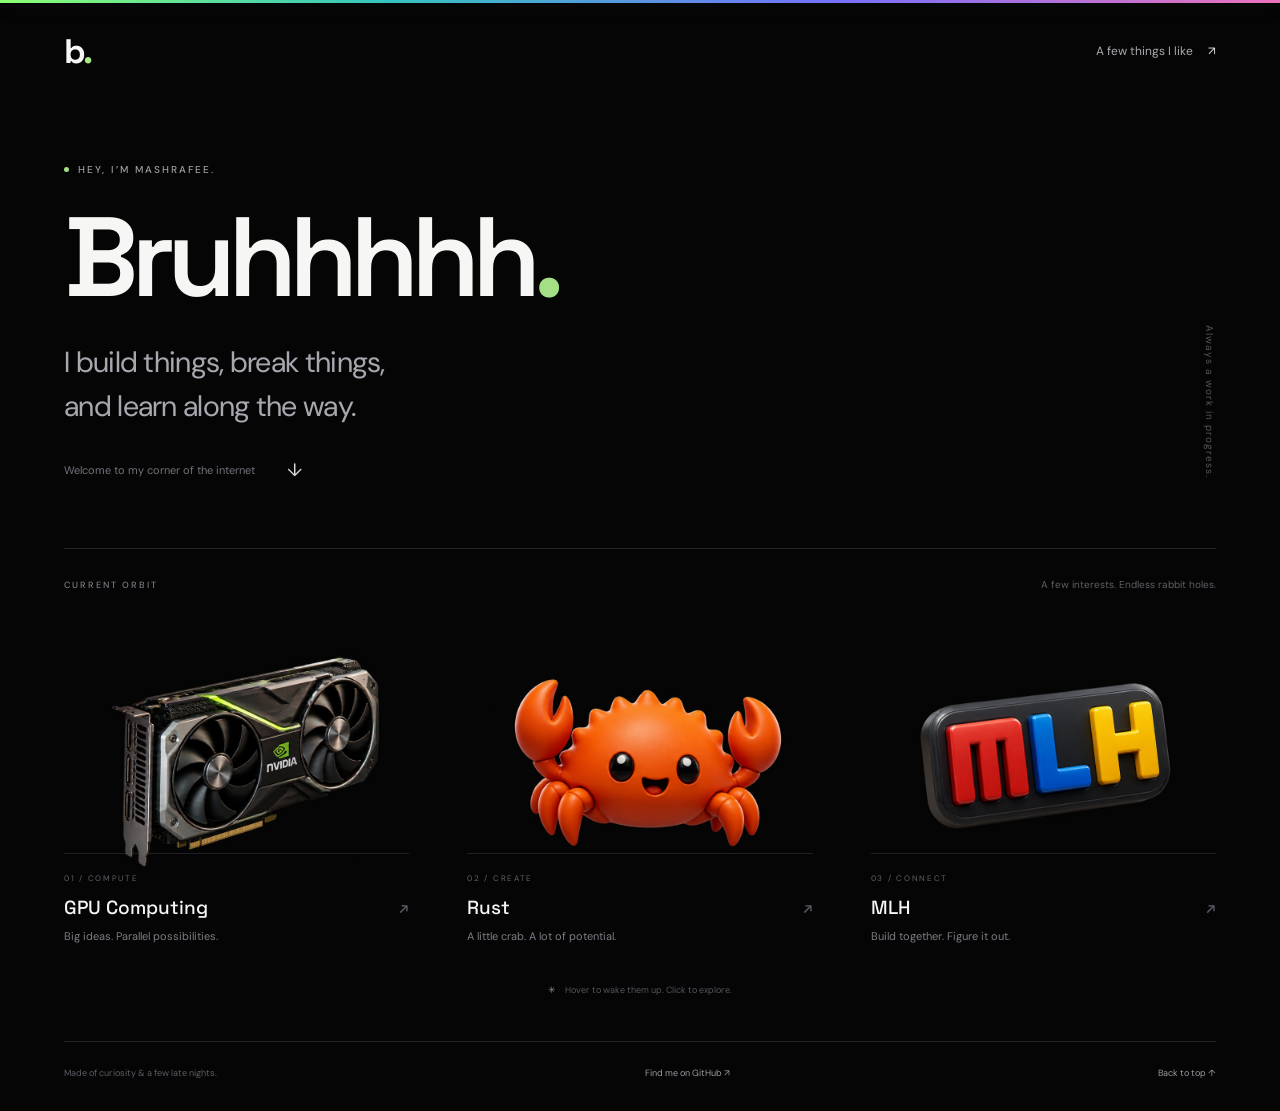
==== index.html @ 4b598b17 "Build interactive portfolio with expandable interest grid" ====
<!doctype html>
<html lang="en">
<head>
  <meta charset="utf-8"><meta name="viewport" content="width=device-width, initial-scale=1">
  <meta name="theme-color" content="#050505">
  <meta name="description" content="Bruhhhhh — a little corner of the internet for code, curiosity, and things worth building.">
  <title>Bruhhhhh — Code & Curiosity</title>
  <link rel="stylesheet" href="styles.css">
  <script src="interests.js" defer></script>
  <script src="app.js" defer></script>
</head>
<body>
  <div class="spectrum" aria-hidden="true"></div>
  <div class="page">
    <header class="topbar"><a class="wordmark" href="#home" aria-label="Home">b<span>.</span></a><a class="nav-link" href="#interests">A few things I like <span>↗</span></a></header>
    <main id="home">
      <section class="intro" aria-labelledby="intro-title">
        <p class="eyebrow"><span></span> HEY, I’M MASHRAFEE.</p>
        <h1 id="intro-title">Bruhhhhh<span class="period">.</span></h1>
        <p class="intro-copy">I build things, break things,<br>and learn along the way.</p>
        <a class="explore" href="#interests">Welcome to my corner of the internet <span>↓</span></a>
        <span class="hero-note" aria-hidden="true">Always a work in progress.</span>
      </section>
      <section class="interests" id="interests" aria-labelledby="interests-title">
        <div class="section-heading"><h2 id="interests-title">CURRENT ORBIT</h2><span>A few interests. Endless rabbit holes.</span></div>
        <div class="objects" id="interest-grid"></div>
        <noscript><p class="no-script">GPU Computing · Rust · MLH — enable JavaScript to explore the interactive objects.</p></noscript>
        <div id="detail" class="detail" hidden><div><p class="eyebrow" id="detail-label"></p><h3 id="detail-title"></h3><p id="detail-copy"></p><a id="detail-link" target="_blank" rel="noopener noreferrer">Explore <span>↗</span></a></div><button class="close" aria-label="Close detail">×</button></div>
        <p class="interaction-hint"><span>✳</span> Hover to wake them up. Click to explore.</p>
      </section>
    </main>
    <footer><span>Made of curiosity & a few late nights.</span><a href="https://github.com/MashrafeeAryan" target="_blank" rel="noopener noreferrer">Find me on GitHub ↗</a><a href="#home">Back to top ↑</a></footer>
  </div>
</body>
</html>
---- styles.css ----
@import url('https://fonts.googleapis.com/css2?family=DM+Sans:wght@400;500;600;700&family=Space+Grotesk:wght@400;500;600;700&display=swap');
:root{color-scheme:dark;--bg:#050505;--muted:#85858b;--line:#242426}*{box-sizing:border-box}html{scroll-behavior:smooth;scroll-padding-top:32px}body{margin:0;background:var(--bg);color:#f6f6f4;font-family:'DM Sans',sans-serif;-webkit-font-smoothing:antialiased}a{color:inherit;text-decoration:none}button{font:inherit}button,a{-webkit-tap-highlight-color:transparent}a:focus-visible,button:focus-visible{outline:2px solid #b7f591;outline-offset:8px}.spectrum{height:3px;background:linear-gradient(90deg,#8dff72,#35c5bf 30%,#7571fb 65%,#ed73bb);box-shadow:0 0 22px #5e80a52b}.page{max-width:1336px;margin:auto;padding:0 64px}.topbar{height:96px;display:flex;align-items:center;justify-content:space-between}.wordmark{font-family:'Space Grotesk',sans-serif;font-size:34px;font-weight:700;letter-spacing:-3px}.wordmark span{color:#a6ec85}.nav-link{font-size:12px;color:#aaaab0}.nav-link span{margin-left:12px;color:#e2e2e3}.intro{position:relative;padding:64px 0 66px;border-bottom:1px solid var(--line)}.eyebrow{font-size:10px;font-weight:500;letter-spacing:2px;color:#9d9da2;margin:0 0 22px;display:flex;align-items:center;gap:9px}.eyebrow>span{width:5px;height:5px;background:#a4df85;border-radius:50%}h1{font-family:'Space Grotesk',sans-serif;font-size:clamp(72px,8.8vw,126px);letter-spacing:-8px;line-height:1.05;font-weight:600;margin:0 0 25px}.period{color:#a4df85}.intro-copy{font-size:clamp(20px,2.4vw,29px);line-height:1.5;letter-spacing:-.7px;color:#a7a7af;margin:0 0 30px}.explore{font-size:11px;color:#73737c;display:inline-flex;gap:32px;align-items:center}.explore span{color:#dadade;font-size:18px}.hero-note{position:absolute;right:0;bottom:70px;writing-mode:vertical-rl;font-size:10px;letter-spacing:1px;color:#54545b}.interests{padding:29px 0 45px}.section-heading{display:flex;align-items:center;justify-content:space-between}.section-heading h2{font-size:9px;letter-spacing:2px;font-weight:500;margin:0;color:#7c7c85}.section-heading>span{font-size:10px;color:#5f5f67}.objects{display:grid;grid-template-columns:repeat(3,minmax(0,1fr));gap:58px;margin-top:20px}.object{--accent:137,238,98;display:block;border:0;padding:0;background:none;color:inherit;text-align:left;cursor:pointer;min-width:0;perspective:800px}.rust{--accent:255,129,71}.mlh{--accent:100,137,255}.visual{position:relative;display:grid;place-items:center;height:242px}.float{display:block;width:100%;max-width:290px;aspect-ratio:1;animation:bob 6s ease-in-out infinite;position:relative}.rust .float{animation-delay:-2s;width:85%}.mlh .float{animation-delay:-4s;width:90%}.sprite{display:block;width:100%;height:100%;background:url('assets/objects.png') 0 50% / 300% 100% no-repeat;transform:rotateX(var(--rx,0deg)) rotateY(var(--ry,0deg));transition:filter .45s,transform .3s;will-change:transform}.rust .sprite{background-position:50% 50%}.mlh .sprite{background-position:100% 50%}.halo{position:absolute;inset:30% 10%;background:radial-gradient(ellipse,rgba(var(--accent),.2),transparent 68%);filter:blur(22px);opacity:0;transition:opacity .5s;pointer-events:none}.object:hover .halo,.object:focus-visible .halo,.object[aria-expanded=true] .halo{opacity:1}.object:hover .sprite,.object:focus-visible .sprite,.object[aria-expanded=true] .sprite{filter:brightness(1.16) drop-shadow(0 0 12px rgba(var(--accent),.32))}.gpu:hover .sprite,.gpu:focus-visible .sprite{filter:brightness(1.25) drop-shadow(0 0 9px #8fff5970) drop-shadow(0 0 25px #72ff4933)}.caption{display:block;border-top:1px solid #202023;padding-top:19px}.index{display:block;color:#61616a;font-size:8px;letter-spacing:1.7px;margin-bottom:12px}.title{font-family:'Space Grotesk',sans-serif;font-size:19px;font-weight:500;display:flex;align-items:center;justify-content:space-between}.title>span{color:#55555e;font-size:16px;transition:transform .3s,color .3s}.object:hover .title>span{color:rgb(var(--accent));transform:translate(2px,-2px)}.description{font-size:11px;color:#7d7d86;display:block;margin-top:8px;line-height:1.6}.interaction-hint{text-align:center;margin:38px 0 0;font-size:9px;color:#55555f}.interaction-hint>span{color:#92929c;margin-right:7px}.detail{position:relative;border:1px solid #303037;border-radius:8px;margin-top:30px;padding:28px 50px 28px 28px;background:#0b0b0d}.detail[hidden]{display:none}.detail .eyebrow{margin-bottom:12px}.detail h3{margin:0 0 12px;font-family:'Space Grotesk',sans-serif;font-size:24px;font-weight:500}.detail p:not(.eyebrow){font-size:14px;color:#9999a3;line-height:1.7;max-width:650px}.detail a{display:inline-block;margin-top:8px;font-size:12px;color:#b8e99c}.close{position:absolute;top:14px;right:16px;background:none;border:0;color:#aaaab4;font-size:25px;cursor:pointer}footer{border-top:1px solid var(--line);padding:25px 0 32px;display:flex;justify-content:space-between;color:#5d5d66;font-size:9px}footer a{color:#9b9ba4}@keyframes bob{0%,100%{transform:translateY(4px)}50%{transform:translateY(-7px)}}@media(min-width:1600px){.intro{padding-top:90px;padding-bottom:85px}.visual{height:280px}}@media(max-width:800px){.page{padding:0 28px}.topbar{height:78px}.intro{padding:55px 0}.objects{gap:24px}.visual{height:180px}.title{font-size:16px}.description{font-size:10px}h1{letter-spacing:-5px}.hero-note{display:none}}@media(max-width:560px){.page{padding:0 24px}.topbar{height:72px}.intro{padding:42px 0 45px}h1{font-size:clamp(49px,13vw,72px);letter-spacing:-4px}.eyebrow{font-size:8px;letter-spacing:1.4px}.intro-copy{font-size:21px}.explore{font-size:10px;gap:15px}.nav-link{font-size:10px}.section-heading>span{font-size:8px}.objects{grid-template-columns:1fr;gap:32px;margin-top:16px}.visual{height:225px}.float{max-width:270px}.rust .float{width:240px}.mlh .float{width:250px}.caption{padding-top:15px}.title{font-size:21px}.description{font-size:12px}.index{font-size:9px}footer{gap:24px;line-height:1.7;font-size:8px}.interaction-hint{font-size:9px}}@media(prefers-reduced-motion:reduce){html{scroll-behavior:auto}.float{animation:none}.sprite,.title>span,.halo{transition:none;transform:none!important}}

.objects{grid-template-columns:repeat(auto-fit,minmax(min(100%,260px),1fr));row-gap:48px}.no-script{padding:40px 0;color:var(--muted)}
@media(min-width:801px){.objects{column-gap:58px}}
@media(min-width:561px) and (max-width:800px){.objects{grid-template-columns:repeat(auto-fit,minmax(200px,1fr))}}
@media(max-width:560px){.objects{grid-template-columns:1fr}footer{flex-wrap:wrap}}
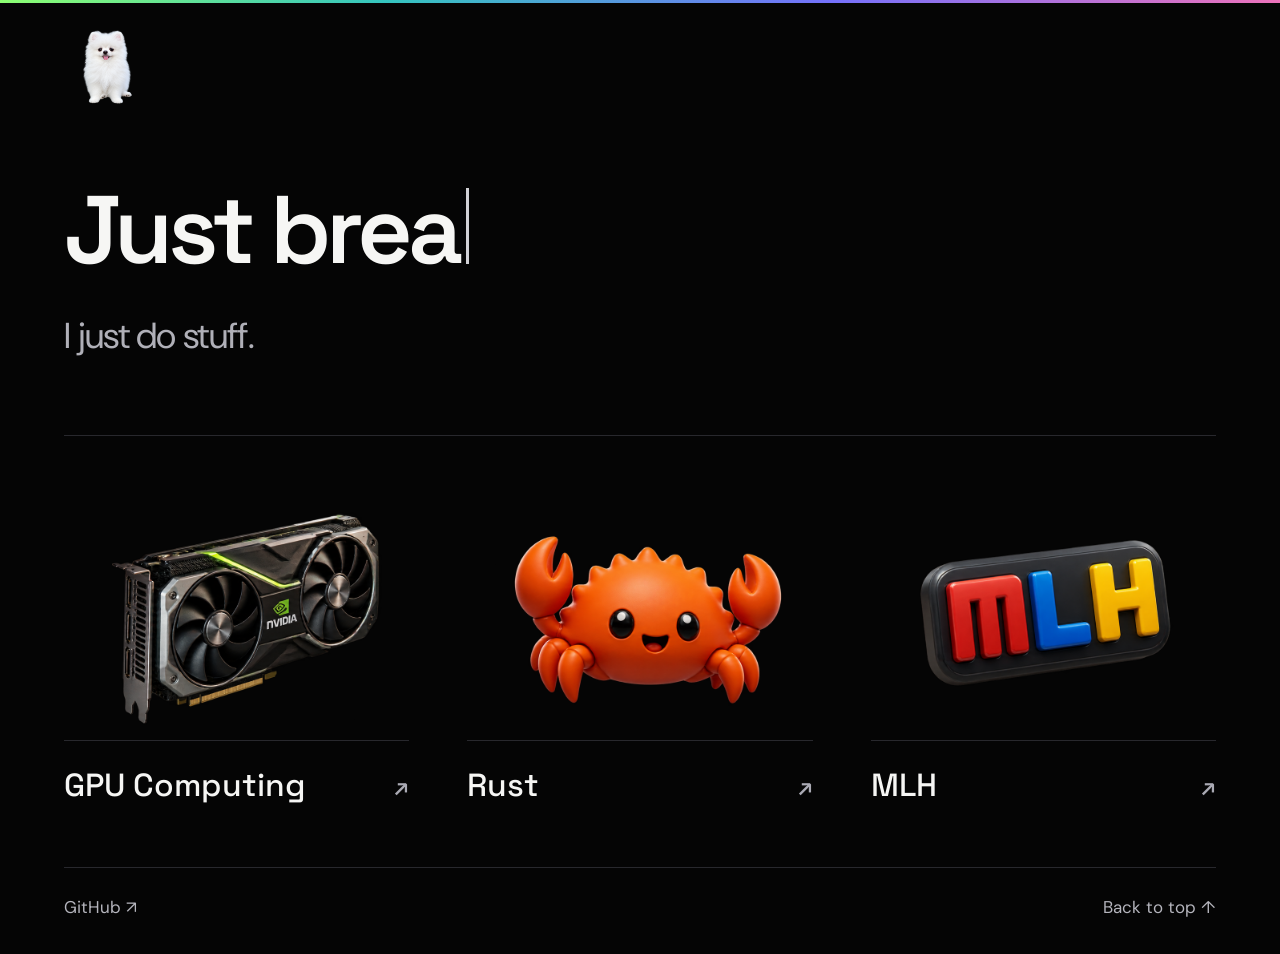
==== commit 00721fef: "Add puppy header and typing headline with larger readable labels" ====
--- a/index.html
+++ b/index.html
@@ -3,8 +3,9 @@
 <head>
   <meta charset="utf-8"><meta name="viewport" content="width=device-width, initial-scale=1">
   <meta name="theme-color" content="#050505">
-  <meta name="description" content="Bruhhhhh — a little corner of the internet for code, curiosity, and things worth building.">
-  <title>Bruhhhhh — Code & Curiosity</title>
+  <meta name="description" content="Just breathe. I just do stuff.">
+  <title>Just breathe.</title>
+  <link rel="icon" href="assets/dog.png" type="image/png">
   <link rel="stylesheet" href="styles.css">
   <script src="interests.js" defer></script>
   <script src="app.js" defer></script>
@@ -12,24 +13,20 @@
 <body>
   <div class="spectrum" aria-hidden="true"></div>
   <div class="page">
-    <header class="topbar"><a class="wordmark" href="#home" aria-label="Home">b<span>.</span></a><a class="nav-link" href="#interests">A few things I like <span>↗</span></a></header>
+    <header class="topbar"><a class="wordmark" href="#home" aria-label="Home"><img src="assets/dog.png" width="80" height="80" alt="Fluffy white puppy"></a></header>
     <main id="home">
       <section class="intro" aria-labelledby="intro-title">
-        <p class="eyebrow"><span></span> HEY, I’M MASHRAFEE.</p>
-        <h1 id="intro-title">Bruhhhhh<span class="period">.</span></h1>
-        <p class="intro-copy">I build things, break things,<br>and learn along the way.</p>
-        <a class="explore" href="#interests">Welcome to my corner of the internet <span>↓</span></a>
-        <span class="hero-note" aria-hidden="true">Always a work in progress.</span>
+        <h1 id="intro-title" aria-label="Just breathe."><span class="typing-line" aria-hidden="true"><span class="typing-reserve">Just breathe.</span><span id="typed-text">Just breathe.</span></span></h1>
+        <p class="intro-copy">I just do stuff.</p>
       </section>
       <section class="interests" id="interests" aria-labelledby="interests-title">
-        <div class="section-heading"><h2 id="interests-title">CURRENT ORBIT</h2><span>A few interests. Endless rabbit holes.</span></div>
+        <h2 class="sr-only" id="interests-title">Interests</h2>
         <div class="objects" id="interest-grid"></div>
         <noscript><p class="no-script">GPU Computing · Rust · MLH — enable JavaScript to explore the interactive objects.</p></noscript>
-        <div id="detail" class="detail" hidden><div><p class="eyebrow" id="detail-label"></p><h3 id="detail-title"></h3><p id="detail-copy"></p><a id="detail-link" target="_blank" rel="noopener noreferrer">Explore <span>↗</span></a></div><button class="close" aria-label="Close detail">×</button></div>
-        <p class="interaction-hint"><span>✳</span> Hover to wake them up. Click to explore.</p>
+        <div id="detail" class="detail" hidden><div><h3 id="detail-title"></h3><p id="detail-copy"></p><a id="detail-link" target="_blank" rel="noopener noreferrer">Explore <span>↗</span></a></div><button class="close" aria-label="Close detail">×</button></div>
       </section>
     </main>
-    <footer><span>Made of curiosity & a few late nights.</span><a href="https://github.com/MashrafeeAryan" target="_blank" rel="noopener noreferrer">Find me on GitHub ↗</a><a href="#home">Back to top ↑</a></footer>
+    <footer><a href="https://github.com/MashrafeeAryan" target="_blank" rel="noopener noreferrer">GitHub ↗</a><a href="#home">Back to top ↑</a></footer>
   </div>
 </body>
 </html>
--- a/styles.css
+++ b/styles.css
@@ -1,7 +1,51 @@
 @import url('https://fonts.googleapis.com/css2?family=DM+Sans:wght@400;500;600;700&family=Space+Grotesk:wght@400;500;600;700&display=swap');
-:root{color-scheme:dark;--bg:#050505;--muted:#85858b;--line:#242426}*{box-sizing:border-box}html{scroll-behavior:smooth;scroll-padding-top:32px}body{margin:0;background:var(--bg);color:#f6f6f4;font-family:'DM Sans',sans-serif;-webkit-font-smoothing:antialiased}a{color:inherit;text-decoration:none}button{font:inherit}button,a{-webkit-tap-highlight-color:transparent}a:focus-visible,button:focus-visible{outline:2px solid #b7f591;outline-offset:8px}.spectrum{height:3px;background:linear-gradient(90deg,#8dff72,#35c5bf 30%,#7571fb 65%,#ed73bb);box-shadow:0 0 22px #5e80a52b}.page{max-width:1336px;margin:auto;padding:0 64px}.topbar{height:96px;display:flex;align-items:center;justify-content:space-between}.wordmark{font-family:'Space Grotesk',sans-serif;font-size:34px;font-weight:700;letter-spacing:-3px}.wordmark span{color:#a6ec85}.nav-link{font-size:12px;color:#aaaab0}.nav-link span{margin-left:12px;color:#e2e2e3}.intro{position:relative;padding:64px 0 66px;border-bottom:1px solid var(--line)}.eyebrow{font-size:10px;font-weight:500;letter-spacing:2px;color:#9d9da2;margin:0 0 22px;display:flex;align-items:center;gap:9px}.eyebrow>span{width:5px;height:5px;background:#a4df85;border-radius:50%}h1{font-family:'Space Grotesk',sans-serif;font-size:clamp(72px,8.8vw,126px);letter-spacing:-8px;line-height:1.05;font-weight:600;margin:0 0 25px}.period{color:#a4df85}.intro-copy{font-size:clamp(20px,2.4vw,29px);line-height:1.5;letter-spacing:-.7px;color:#a7a7af;margin:0 0 30px}.explore{font-size:11px;color:#73737c;display:inline-flex;gap:32px;align-items:center}.explore span{color:#dadade;font-size:18px}.hero-note{position:absolute;right:0;bottom:70px;writing-mode:vertical-rl;font-size:10px;letter-spacing:1px;color:#54545b}.interests{padding:29px 0 45px}.section-heading{display:flex;align-items:center;justify-content:space-between}.section-heading h2{font-size:9px;letter-spacing:2px;font-weight:500;margin:0;color:#7c7c85}.section-heading>span{font-size:10px;color:#5f5f67}.objects{display:grid;grid-template-columns:repeat(3,minmax(0,1fr));gap:58px;margin-top:20px}.object{--accent:137,238,98;display:block;border:0;padding:0;background:none;color:inherit;text-align:left;cursor:pointer;min-width:0;perspective:800px}.rust{--accent:255,129,71}.mlh{--accent:100,137,255}.visual{position:relative;display:grid;place-items:center;height:242px}.float{display:block;width:100%;max-width:290px;aspect-ratio:1;animation:bob 6s ease-in-out infinite;position:relative}.rust .float{animation-delay:-2s;width:85%}.mlh .float{animation-delay:-4s;width:90%}.sprite{display:block;width:100%;height:100%;background:url('assets/objects.png') 0 50% / 300% 100% no-repeat;transform:rotateX(var(--rx,0deg)) rotateY(var(--ry,0deg));transition:filter .45s,transform .3s;will-change:transform}.rust .sprite{background-position:50% 50%}.mlh .sprite{background-position:100% 50%}.halo{position:absolute;inset:30% 10%;background:radial-gradient(ellipse,rgba(var(--accent),.2),transparent 68%);filter:blur(22px);opacity:0;transition:opacity .5s;pointer-events:none}.object:hover .halo,.object:focus-visible .halo,.object[aria-expanded=true] .halo{opacity:1}.object:hover .sprite,.object:focus-visible .sprite,.object[aria-expanded=true] .sprite{filter:brightness(1.16) drop-shadow(0 0 12px rgba(var(--accent),.32))}.gpu:hover .sprite,.gpu:focus-visible .sprite{filter:brightness(1.25) drop-shadow(0 0 9px #8fff5970) drop-shadow(0 0 25px #72ff4933)}.caption{display:block;border-top:1px solid #202023;padding-top:19px}.index{display:block;color:#61616a;font-size:8px;letter-spacing:1.7px;margin-bottom:12px}.title{font-family:'Space Grotesk',sans-serif;font-size:19px;font-weight:500;display:flex;align-items:center;justify-content:space-between}.title>span{color:#55555e;font-size:16px;transition:transform .3s,color .3s}.object:hover .title>span{color:rgb(var(--accent));transform:translate(2px,-2px)}.description{font-size:11px;color:#7d7d86;display:block;margin-top:8px;line-height:1.6}.interaction-hint{text-align:center;margin:38px 0 0;font-size:9px;color:#55555f}.interaction-hint>span{color:#92929c;margin-right:7px}.detail{position:relative;border:1px solid #303037;border-radius:8px;margin-top:30px;padding:28px 50px 28px 28px;background:#0b0b0d}.detail[hidden]{display:none}.detail .eyebrow{margin-bottom:12px}.detail h3{margin:0 0 12px;font-family:'Space Grotesk',sans-serif;font-size:24px;font-weight:500}.detail p:not(.eyebrow){font-size:14px;color:#9999a3;line-height:1.7;max-width:650px}.detail a{display:inline-block;margin-top:8px;font-size:12px;color:#b8e99c}.close{position:absolute;top:14px;right:16px;background:none;border:0;color:#aaaab4;font-size:25px;cursor:pointer}footer{border-top:1px solid var(--line);padding:25px 0 32px;display:flex;justify-content:space-between;color:#5d5d66;font-size:9px}footer a{color:#9b9ba4}@keyframes bob{0%,100%{transform:translateY(4px)}50%{transform:translateY(-7px)}}@media(min-width:1600px){.intro{padding-top:90px;padding-bottom:85px}.visual{height:280px}}@media(max-width:800px){.page{padding:0 28px}.topbar{height:78px}.intro{padding:55px 0}.objects{gap:24px}.visual{height:180px}.title{font-size:16px}.description{font-size:10px}h1{letter-spacing:-5px}.hero-note{display:none}}@media(max-width:560px){.page{padding:0 24px}.topbar{height:72px}.intro{padding:42px 0 45px}h1{font-size:clamp(49px,13vw,72px);letter-spacing:-4px}.eyebrow{font-size:8px;letter-spacing:1.4px}.intro-copy{font-size:21px}.explore{font-size:10px;gap:15px}.nav-link{font-size:10px}.section-heading>span{font-size:8px}.objects{grid-template-columns:1fr;gap:32px;margin-top:16px}.visual{height:225px}.float{max-width:270px}.rust .float{width:240px}.mlh .float{width:250px}.caption{padding-top:15px}.title{font-size:21px}.description{font-size:12px}.index{font-size:9px}footer{gap:24px;line-height:1.7;font-size:8px}.interaction-hint{font-size:9px}}@media(prefers-reduced-motion:reduce){html{scroll-behavior:auto}.float{animation:none}.sprite,.title>span,.halo{transition:none;transform:none!important}}
-
-.objects{grid-template-columns:repeat(auto-fit,minmax(min(100%,260px),1fr));row-gap:48px}.no-script{padding:40px 0;color:var(--muted)}
-@media(min-width:801px){.objects{column-gap:58px}}
-@media(min-width:561px) and (max-width:800px){.objects{grid-template-columns:repeat(auto-fit,minmax(200px,1fr))}}
-@media(max-width:560px){.objects{grid-template-columns:1fr}footer{flex-wrap:wrap}}
+:root{color-scheme:dark;--bg:#050505;--muted:#b0b0b8;--line:#28282d}
+*{box-sizing:border-box}
+html{scroll-behavior:smooth;scroll-padding-top:32px}
+body{margin:0;background:var(--bg);color:#f6f6f4;font-family:'DM Sans',sans-serif;-webkit-font-smoothing:antialiased}
+a{color:inherit;text-decoration:none}
+button{font:inherit}
+button,a{-webkit-tap-highlight-color:transparent}
+a:focus-visible,button:focus-visible{outline:2px solid #ddd;outline-offset:8px}
+.spectrum{height:3px;background:linear-gradient(90deg,#8dff72,#35c5bf 30%,#7571fb 65%,#ed73bb)}
+.page{max-width:1336px;margin:auto;padding:0 64px}
+.topbar{height:124px;display:flex;align-items:center}
+.wordmark{display:flex;align-items:center;justify-content:center;width:86px;height:96px}
+.wordmark img{width:80px;height:88px;object-fit:contain}
+.intro{padding:48px 0 72px;border-bottom:1px solid var(--line)}
+h1{font-family:'Space Grotesk',sans-serif;font-size:clamp(52px,7.5vw,108px);letter-spacing:-5px;line-height:1.15;font-weight:600;margin:0 0 24px}
+.typing-line{display:inline-grid;max-width:100%}
+.typing-reserve,#typed-text{grid-area:1/1;white-space:nowrap}
+.typing-reserve{visibility:hidden;padding-right:.14em}
+#typed-text::after{content:'';display:inline-block;height:.8em;width:3px;background:#d1d1d6;margin-left:8px;vertical-align:-.015em;animation:cursor-blink 1s steps(1) infinite}
+.intro-copy{font-size:clamp(26px,3vw,36px);line-height:1.5;letter-spacing:-.7px;color:var(--muted);margin:0}
+.interests{padding:32px 0 60px}
+.objects{display:grid;grid-template-columns:repeat(auto-fit,minmax(min(100%,260px),1fr));column-gap:58px;row-gap:48px}
+.object{--accent:137,238,98;display:block;border:0;padding:0;background:none;color:inherit;text-align:left;cursor:pointer;min-width:0;perspective:800px}
+.visual{position:relative;display:grid;place-items:center;height:272px}
+.float{display:block;width:100%;max-width:290px;aspect-ratio:1;animation:bob 6s ease-in-out infinite;position:relative}
+.rust .float{width:85%}
+.mlh .float{width:90%}
+.sprite{display:block;width:100%;height:100%;background:url('assets/objects.png') 0 50% / 300% 100% no-repeat;transform:rotateX(var(--rx,0deg)) rotateY(var(--ry,0deg));transition:filter .45s,transform .3s;will-change:transform}
+.halo{position:absolute;inset:30% 10%;background:radial-gradient(ellipse,rgba(var(--accent),.2),transparent 68%);filter:blur(22px);opacity:0;transition:opacity .5s;pointer-events:none}
+.object:hover .halo,.object:focus-visible .halo,.object[aria-expanded=true] .halo{opacity:1}
+.object:hover .sprite,.object:focus-visible .sprite,.object[aria-expanded=true] .sprite{filter:brightness(1.16) drop-shadow(0 0 12px rgba(var(--accent),.32))}
+.gpu:hover .sprite,.gpu:focus-visible .sprite{filter:brightness(1.25) drop-shadow(0 0 9px #8fff5970) drop-shadow(0 0 25px #72ff4933)}
+.caption{display:block;border-top:1px solid var(--line);padding-top:24px}
+.title{font-family:'Space Grotesk',sans-serif;font-size:clamp(26px,2.5vw,34px);line-height:1.3;font-weight:500;display:flex;align-items:center;justify-content:space-between;gap:12px}
+.title>span{color:#aaaab4;font-size:24px;transition:transform .3s,color .3s}
+.object:hover .title>span{color:rgb(var(--accent));transform:translate(2px,-2px)}
+.detail{position:relative;border:1px solid #37373f;border-radius:8px;margin-top:36px;padding:32px 64px 32px 32px;background:#0b0b0d}
+.detail[hidden]{display:none}
+.detail h3{margin:0 0 16px;font-family:'Space Grotesk',sans-serif;font-size:30px;font-weight:500;line-height:1.3}
+.detail p{font-size:18px;color:#b4b4bd;line-height:1.7;max-width:720px}
+.detail a{display:inline-block;margin-top:8px;font-size:18px;color:#e0e0e5;text-decoration:underline;text-underline-offset:5px}
+.close{position:absolute;top:12px;right:12px;min-width:44px;min-height:44px;background:none;border:0;color:#ddd;font-size:32px;cursor:pointer}
+footer{border-top:1px solid var(--line);padding:28px 0 36px;display:flex;justify-content:space-between;gap:24px;color:#b5b5bd;font-size:17px}
+.sr-only{position:absolute;width:1px;height:1px;padding:0;margin:-1px;overflow:hidden;clip:rect(0,0,0,0);white-space:nowrap;border:0}
+.no-script{font-size:18px;color:var(--muted);line-height:1.6}
+@keyframes bob{0%,100%{transform:translateY(4px)}50%{transform:translateY(-7px)}}
+@keyframes cursor-blink{50%{opacity:0}}
+@media(max-width:800px){.page{padding:0 28px}.topbar{height:112px}.intro{padding:36px 0 56px}h1{letter-spacing:-3px}.objects{column-gap:28px;grid-template-columns:repeat(auto-fit,minmax(220px,1fr))}.visual{height:240px}}
+@media(max-width:560px){.page{padding:0 24px}.topbar{height:106px}.wordmark{width:72px;height:88px}.wordmark img{width:68px;height:80px}.intro{padding:32px 0 46px}h1{font-size:clamp(36px,10vw,54px);letter-spacing:-1.8px;margin-bottom:20px}.intro-copy{font-size:27px}.objects{grid-template-columns:1fr;gap:44px}.visual{height:245px}.float{max-width:270px}.rust .float{width:240px}.mlh .float{width:250px}.title{font-size:30px}.interests{padding-top:18px;padding-bottom:46px}.detail{padding:28px 54px 28px 24px}.detail h3{font-size:26px}.detail p,.detail a{font-size:18px}footer{font-size:17px;flex-wrap:wrap}}
+@media(prefers-reduced-motion:reduce){html{scroll-behavior:auto}.float,#typed-text::after{animation:none}.sprite,.title>span,.halo{transition:none;transform:none!important}}
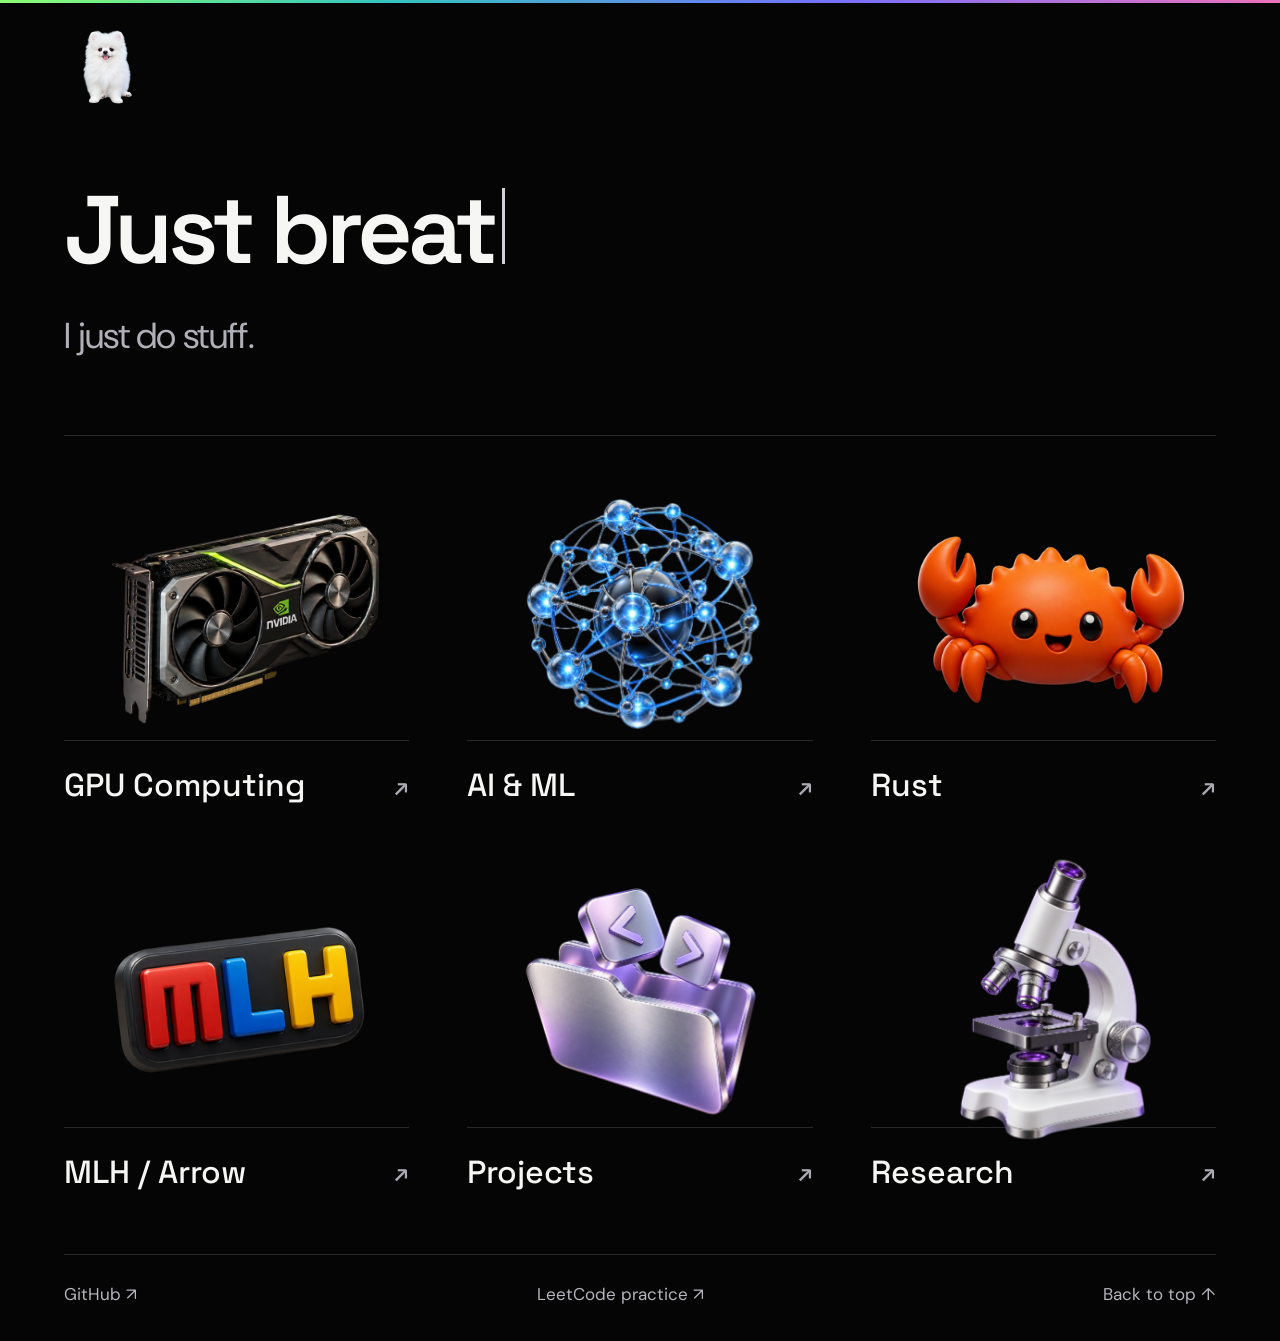
==== commit 42035b76: "Build six portfolio sections with verified project and PR case studies" ====
--- a/index.html
+++ b/index.html
@@ -1,32 +1 @@
-<!doctype html>
-<html lang="en">
-<head>
-  <meta charset="utf-8"><meta name="viewport" content="width=device-width, initial-scale=1">
-  <meta name="theme-color" content="#050505">
-  <meta name="description" content="Just breathe. I just do stuff.">
-  <title>Just breathe.</title>
-  <link rel="icon" href="assets/dog.png" type="image/png">
-  <link rel="stylesheet" href="styles.css">
-  <script src="interests.js" defer></script>
-  <script src="app.js" defer></script>
-</head>
-<body>
-  <div class="spectrum" aria-hidden="true"></div>
-  <div class="page">
-    <header class="topbar"><a class="wordmark" href="#home" aria-label="Home"><img src="assets/dog.png" width="80" height="80" alt="Fluffy white puppy"></a></header>
-    <main id="home">
-      <section class="intro" aria-labelledby="intro-title">
-        <h1 id="intro-title" aria-label="Just breathe."><span class="typing-line" aria-hidden="true"><span class="typing-reserve">Just breathe.</span><span id="typed-text">Just breathe.</span></span></h1>
-        <p class="intro-copy">I just do stuff.</p>
-      </section>
-      <section class="interests" id="interests" aria-labelledby="interests-title">
-        <h2 class="sr-only" id="interests-title">Interests</h2>
-        <div class="objects" id="interest-grid"></div>
-        <noscript><p class="no-script">GPU Computing · Rust · MLH — enable JavaScript to explore the interactive objects.</p></noscript>
-        <div id="detail" class="detail" hidden><div><h3 id="detail-title"></h3><p id="detail-copy"></p><a id="detail-link" target="_blank" rel="noopener noreferrer">Explore <span>↗</span></a></div><button class="close" aria-label="Close detail">×</button></div>
-      </section>
-    </main>
-    <footer><a href="https://github.com/MashrafeeAryan" target="_blank" rel="noopener noreferrer">GitHub ↗</a><a href="#home">Back to top ↑</a></footer>
-  </div>
-</body>
-</html>
+<!doctype html><html lang="en"><head><meta charset="utf-8"><meta name="viewport" content="width=device-width, initial-scale=1"><meta name="theme-color" content="#050505"><title>Just breathe.</title><meta name="description" content="Just breathe. I just do stuff."><link rel="icon" href="assets/dog.png" type="image/png"><link rel="stylesheet" href="styles.css"><script src="app.js" defer></script></head><body><a class="skip-link" href="#main">Skip to content</a><div class="spectrum" aria-hidden="true"></div><div class="page"><header class="topbar"><a class="wordmark" href="./" aria-label="Home"><img src="./assets/dog.png" width="80" height="80" alt="Fluffy white puppy"></a></header><main id="main"><section class="intro" id="home" aria-labelledby="intro-title"><h1 id="intro-title" aria-label="Just breathe."><span class="typing-line" aria-hidden="true"><span class="typing-reserve">Just breathe.</span><span id="typed-text">Just breathe.</span></span></h1><p class="intro-copy">I just do stuff.</p></section><section class="interests" id="interests" aria-labelledby="interests-title"><h2 class="sr-only" id="interests-title">Explore my work</h2><div class="objects" id="interest-grid"><a class="object gpu" href="gpu/" style="--accent:137,238,98"><span class="visual"><span class="halo"></span><span class="float"><span class="sprite" role="img" aria-label="NVIDIA graphics card" style="background-position:0% 50%"></span></span></span><span class="caption"><span class="title">GPU Computing <span aria-hidden="true">↗</span></span></span></a><a class="object ai" href="ai/" style="--accent:104,183,255"><span class="visual"><span class="halo"></span><span class="float"><span class="sprite" role="img" aria-label="Blue glass neural-network sculpture" style="background-image:url('assets/ai.png');background-size:contain;background-position:center"></span></span></span><span class="caption"><span class="title">AI &amp; ML <span aria-hidden="true">↗</span></span></span></a><a class="object rust" href="rust/" style="--accent:255,129,71"><span class="visual"><span class="halo"></span><span class="float"><span class="sprite" role="img" aria-label="Orange Rust crab mascot" style="background-position:50% 50%"></span></span></span><span class="caption"><span class="title">Rust <span aria-hidden="true">↗</span></span></span></a><a class="object mlh" href="mlh/" style="--accent:115,151,255"><span class="visual"><span class="halo"></span><span class="float"><span class="sprite" role="img" aria-label="Colorful MLH badge" style="background-position:100% 50%"></span></span></span><span class="caption"><span class="title">MLH / Arrow <span aria-hidden="true">↗</span></span></span></a><a class="object projects" href="projects/" style="--accent:194,155,255"><span class="visual"><span class="halo"></span><span class="float"><span class="sprite" role="img" aria-label="Silver and lavender developer folder sculpture" style="background-image:url('assets/projects.png');background-size:contain;background-position:center"></span></span></span><span class="caption"><span class="title">Projects <span aria-hidden="true">↗</span></span></span></a><a class="object research" href="research/" style="--accent:193,162,255"><span class="visual"><span class="halo"></span><span class="float"><span class="sprite" role="img" aria-label="White and violet laboratory microscope sculpture" style="background-image:url('assets/research.png');background-size:contain;background-position:center"></span></span></span><span class="caption"><span class="title">Research <span aria-hidden="true">↗</span></span></span></a></div></section></main><footer><a href="https://github.com/MashrafeeAryan" target="_blank" rel="noopener noreferrer">GitHub <span aria-hidden="true">↗</span></a><a href="https://github.com/MashrafeeAryan/LeetCode" target="_blank" rel="noopener noreferrer">LeetCode practice <span aria-hidden="true">↗</span></a><a href="#home">Back to top ↑</a></footer></div></body></html>
--- a/styles.css
+++ b/styles.css
@@ -49,3 +49,63 @@
 @media(max-width:800px){.page{padding:0 28px}.topbar{height:112px}.intro{padding:36px 0 56px}h1{letter-spacing:-3px}.objects{column-gap:28px;grid-template-columns:repeat(auto-fit,minmax(220px,1fr))}.visual{height:240px}}
 @media(max-width:560px){.page{padding:0 24px}.topbar{height:106px}.wordmark{width:72px;height:88px}.wordmark img{width:68px;height:80px}.intro{padding:32px 0 46px}h1{font-size:clamp(36px,10vw,54px);letter-spacing:-1.8px;margin-bottom:20px}.intro-copy{font-size:27px}.objects{grid-template-columns:1fr;gap:44px}.visual{height:245px}.float{max-width:270px}.rust .float{width:240px}.mlh .float{width:250px}.title{font-size:30px}.interests{padding-top:18px;padding-bottom:46px}.detail{padding:28px 54px 28px 24px}.detail h3{font-size:26px}.detail p,.detail a{font-size:18px}footer{font-size:17px;flex-wrap:wrap}}
 @media(prefers-reduced-motion:reduce){html{scroll-behavior:auto}.float,#typed-text::after{animation:none}.sprite,.title>span,.halo{transition:none;transform:none!important}}
+
+/* Dedicated work pages */
+.skip-link{position:absolute;left:24px;top:-100px;padding:14px 20px;background:#f6f6f4;color:#050505;z-index:20;font-size:18px}
+.skip-link:focus{top:12px}
+.topbar{justify-content:space-between}
+.back-link{font-size:18px;color:#d4d4dc;padding:12px 0}
+.object.ai .float,.object.projects .float,.object.research .float{width:86%}
+.object:nth-child(2) .float{animation-delay:-2s}
+.object:nth-child(3) .float{animation-delay:-4s}
+.object:nth-child(4) .float{animation-delay:-1s}
+.object:nth-child(5) .float{animation-delay:-3s}
+.object:nth-child(6) .float{animation-delay:-5s}
+.domain-hero{display:grid;grid-template-columns:minmax(0,1.7fr) minmax(220px,1fr);align-items:center;gap:40px;padding:35px 0 55px}
+.domain-hero h1{font-size:clamp(50px,6vw,82px);letter-spacing:-3px;margin:0 0 24px;line-height:1.1}
+.domain-hero p{font-size:22px;color:var(--muted);line-height:1.7;max-width:760px;margin:0}
+.hero-object .visual{height:265px}
+.hero-object .float{max-width:270px;animation:none}
+.hero-object .halo{opacity:.7}
+.section-nav{display:flex;flex-wrap:wrap;gap:12px 26px;padding:24px 0;border-top:1px solid var(--line);border-bottom:1px solid var(--line);margin-bottom:36px}
+.section-nav a{font-size:17px;color:#a9a9b3;padding:8px 0}
+.section-nav a:hover,.section-nav a[aria-current]{color:rgb(var(--accent))}
+.filters{display:flex;flex-wrap:wrap;gap:12px;margin:0 0 30px}
+.filters[hidden]{display:none}
+.filters button{font-size:17px;color:#ceced6;border:1px solid #34343d;background:transparent;border-radius:30px;padding:12px 22px;cursor:pointer;min-height:48px}
+.filters button[aria-pressed=true]{background:rgba(var(--accent),.13);color:rgb(var(--accent));border-color:rgba(var(--accent),.6)}
+.case-grid{display:grid;grid-template-columns:repeat(2,minmax(0,1fr));align-items:start;gap:32px}
+.case-card{border:1px solid #2b2b34;border-radius:16px;background:#0c0c10;overflow:hidden;min-width:0}
+.case-card[hidden]{display:none}
+.case-visual{height:205px;position:relative;overflow:hidden;display:flex;flex-direction:column;justify-content:space-between;padding:25px 28px;background:radial-gradient(ellipse at 90% 10%,rgba(var(--accent),.13),transparent 65%),#0d1012;border-bottom:1px solid #292931}
+.visual-brand{font-family:'Space Grotesk',sans-serif;font-size:23px;font-weight:500;position:relative;z-index:1;color:rgb(var(--accent))}
+.case-visual pre{font:500 clamp(18px,1.7vw,24px)/1.55 'Space Grotesk',monospace;white-space:pre-wrap;overflow-wrap:anywhere;margin:12px 0 0;z-index:1;position:relative;color:#ececf1}
+.diagram-lines{position:absolute;right:15px;top:18px;display:grid;grid-template-columns:repeat(3,18px);gap:17px;transform:rotate(-20deg);opacity:.18}
+.diagram-lines i{width:18px;height:18px;border:1px solid rgb(var(--accent));border-radius:3px;background:rgba(var(--accent),.18)}
+.illustration-signal .diagram-lines,.illustration-agent .diagram-lines,.illustration-polymer .diagram-lines{transform:rotate(20deg);gap:24px}
+.illustration-signal .diagram-lines i,.illustration-agent .diagram-lines i,.illustration-polymer .diagram-lines i{border-radius:50%}
+.case-content{padding:28px}
+.case-meta{display:flex;justify-content:space-between;align-items:flex-start;gap:14px;color:#b9b9c4;font-size:16px;line-height:1.5}
+.status{display:inline-block;white-space:nowrap;border:1px solid #43434e;border-radius:30px;padding:3px 12px;color:#d6d6e1;font-size:16px}
+.status.complete{border-color:#577a4b;color:#bae99e;background:#7ee4530a}
+.case-card h2{font-family:'Space Grotesk',sans-serif;font-size:30px;font-weight:500;line-height:1.25;letter-spacing:-.7px;margin:21px 0 14px}
+.case-summary{font-size:18px;color:#b8b8c4;line-height:1.65;margin:0 0 20px}
+.tags{display:flex;flex-wrap:wrap;gap:8px;list-style:none;padding:0;margin:0 0 24px}
+.tags li{font-size:16px;line-height:1.5;color:#bdbdc9;background:#19191f;border-radius:6px;padding:4px 10px}
+.case-card details{border-top:1px solid #292931;border-bottom:1px solid #292931}
+.case-card summary{font-size:18px;padding:18px 0;cursor:pointer;display:flex;justify-content:space-between;gap:12px;list-style:none}
+.case-card summary::-webkit-details-marker{display:none}
+.case-card details[open] summary>span{transform:rotate(45deg)}
+.case-story{padding:0 0 6px}
+.case-story h3{font-size:18px;color:rgb(var(--accent));font-weight:500;margin:12px 0 8px}
+.case-story p{font-size:18px;color:#bdbdc8;line-height:1.7;margin:0 0 22px}
+.case-links{display:flex;flex-direction:column;gap:16px;padding-top:24px}
+.case-links:empty{display:none}
+.case-links a{font-size:17px;color:#f0f0f5;line-height:1.6;text-decoration:underline;text-decoration-color:#555561;text-underline-offset:5px;overflow-wrap:anywhere}
+.case-links a:hover{text-decoration-color:rgb(var(--accent))}
+.source-note{font-size:16px;line-height:1.7;color:#adadba;margin:32px 0 0}
+.next-section{display:flex;justify-content:space-between;align-items:center;font-family:'Space Grotesk',sans-serif;font-size:28px;line-height:1.3;border-top:1px solid var(--line);padding:32px 0;margin:56px 0 0}
+.domain-page+footer{margin-top:20px}
+footer{flex-wrap:wrap}
+@media(max-width:900px){.case-grid{grid-template-columns:1fr}.domain-hero{gap:24px;grid-template-columns:minmax(0,1.5fr) minmax(160px,1fr)}.hero-object .visual{height:200px}.domain-hero h1{font-size:54px}.case-visual pre{font-size:23px}}
+@media(max-width:560px){.domain-hero{grid-template-columns:1fr;padding:24px 0 32px;gap:8px}.domain-hero h1{font-size:46px;letter-spacing:-2px}.domain-hero p{font-size:20px}.hero-object{justify-self:center;width:230px}.hero-object .visual{height:210px}.section-nav{gap:8px 20px;margin-bottom:24px}.section-nav a{font-size:17px}.case-grid{gap:24px}.case-content{padding:22px}.case-meta{flex-wrap:wrap;font-size:16px}.case-card h2{font-size:28px}.case-visual{height:190px;padding:22px}.case-visual pre{font-size:21px}.back-link{font-size:17px}.next-section{font-size:25px;margin-top:40px}.filters button{padding:10px 17px}}
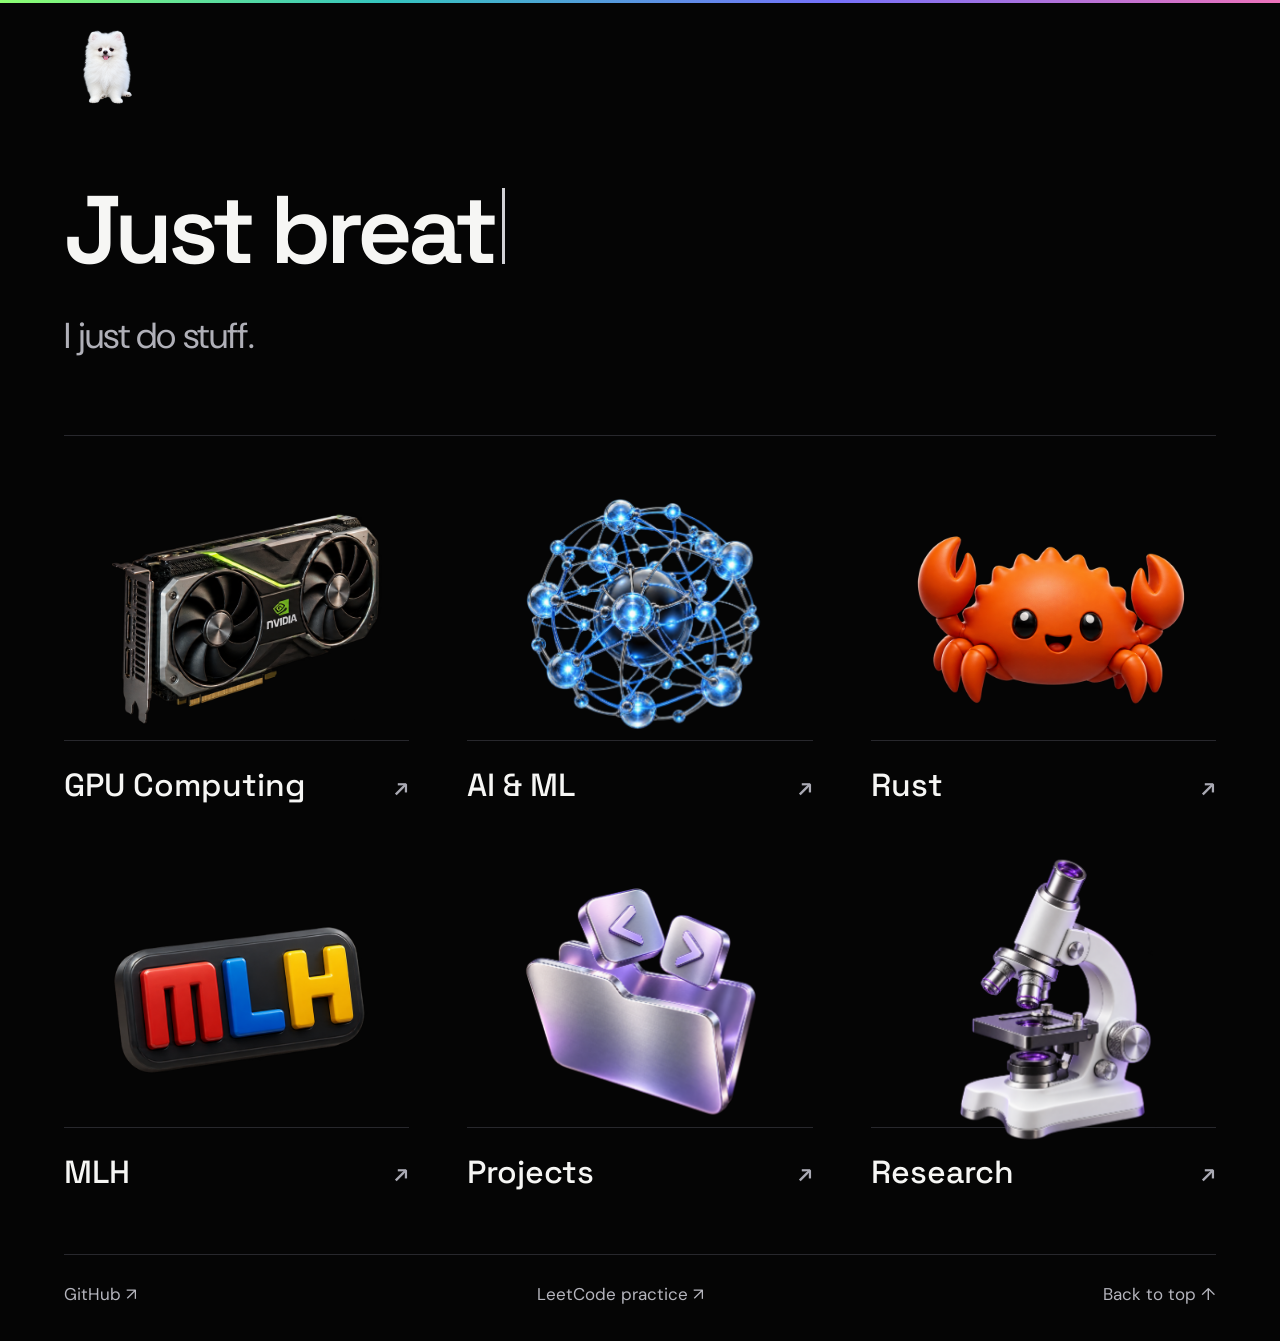
==== commit 4560964b: "Rename MLH section while retaining Arrow contribution details" ====
--- a/index.html
+++ b/index.html
@@ -1 +1 @@
-<!doctype html><html lang="en"><head><meta charset="utf-8"><meta name="viewport" content="width=device-width, initial-scale=1"><meta name="theme-color" content="#050505"><title>Just breathe.</title><meta name="description" content="Just breathe. I just do stuff."><link rel="icon" href="assets/dog.png" type="image/png"><link rel="stylesheet" href="styles.css"><script src="app.js" defer></script></head><body><a class="skip-link" href="#main">Skip to content</a><div class="spectrum" aria-hidden="true"></div><div class="page"><header class="topbar"><a class="wordmark" href="./" aria-label="Home"><img src="./assets/dog.png" width="80" height="80" alt="Fluffy white puppy"></a></header><main id="main"><section class="intro" id="home" aria-labelledby="intro-title"><h1 id="intro-title" aria-label="Just breathe."><span class="typing-line" aria-hidden="true"><span class="typing-reserve">Just breathe.</span><span id="typed-text">Just breathe.</span></span></h1><p class="intro-copy">I just do stuff.</p></section><section class="interests" id="interests" aria-labelledby="interests-title"><h2 class="sr-only" id="interests-title">Explore my work</h2><div class="objects" id="interest-grid"><a class="object gpu" href="gpu/" style="--accent:137,238,98"><span class="visual"><span class="halo"></span><span class="float"><span class="sprite" role="img" aria-label="NVIDIA graphics card" style="background-position:0% 50%"></span></span></span><span class="caption"><span class="title">GPU Computing <span aria-hidden="true">↗</span></span></span></a><a class="object ai" href="ai/" style="--accent:104,183,255"><span class="visual"><span class="halo"></span><span class="float"><span class="sprite" role="img" aria-label="Blue glass neural-network sculpture" style="background-image:url('assets/ai.png');background-size:contain;background-position:center"></span></span></span><span class="caption"><span class="title">AI &amp; ML <span aria-hidden="true">↗</span></span></span></a><a class="object rust" href="rust/" style="--accent:255,129,71"><span class="visual"><span class="halo"></span><span class="float"><span class="sprite" role="img" aria-label="Orange Rust crab mascot" style="background-position:50% 50%"></span></span></span><span class="caption"><span class="title">Rust <span aria-hidden="true">↗</span></span></span></a><a class="object mlh" href="mlh/" style="--accent:115,151,255"><span class="visual"><span class="halo"></span><span class="float"><span class="sprite" role="img" aria-label="Colorful MLH badge" style="background-position:100% 50%"></span></span></span><span class="caption"><span class="title">MLH / Arrow <span aria-hidden="true">↗</span></span></span></a><a class="object projects" href="projects/" style="--accent:194,155,255"><span class="visual"><span class="halo"></span><span class="float"><span class="sprite" role="img" aria-label="Silver and lavender developer folder sculpture" style="background-image:url('assets/projects.png');background-size:contain;background-position:center"></span></span></span><span class="caption"><span class="title">Projects <span aria-hidden="true">↗</span></span></span></a><a class="object research" href="research/" style="--accent:193,162,255"><span class="visual"><span class="halo"></span><span class="float"><span class="sprite" role="img" aria-label="White and violet laboratory microscope sculpture" style="background-image:url('assets/research.png');background-size:contain;background-position:center"></span></span></span><span class="caption"><span class="title">Research <span aria-hidden="true">↗</span></span></span></a></div></section></main><footer><a href="https://github.com/MashrafeeAryan" target="_blank" rel="noopener noreferrer">GitHub <span aria-hidden="true">↗</span></a><a href="https://github.com/MashrafeeAryan/LeetCode" target="_blank" rel="noopener noreferrer">LeetCode practice <span aria-hidden="true">↗</span></a><a href="#home">Back to top ↑</a></footer></div></body></html>+<!doctype html><html lang="en"><head><meta charset="utf-8"><meta name="viewport" content="width=device-width, initial-scale=1"><meta name="theme-color" content="#050505"><title>Just breathe.</title><meta name="description" content="Just breathe. I just do stuff."><link rel="icon" href="assets/dog.png" type="image/png"><link rel="stylesheet" href="styles.css"><script src="app.js" defer></script></head><body><a class="skip-link" href="#main">Skip to content</a><div class="spectrum" aria-hidden="true"></div><div class="page"><header class="topbar"><a class="wordmark" href="./" aria-label="Home"><img src="./assets/dog.png" width="80" height="80" alt="Fluffy white puppy"></a></header><main id="main"><section class="intro" id="home" aria-labelledby="intro-title"><h1 id="intro-title" aria-label="Just breathe."><span class="typing-line" aria-hidden="true"><span class="typing-reserve">Just breathe.</span><span id="typed-text">Just breathe.</span></span></h1><p class="intro-copy">I just do stuff.</p></section><section class="interests" id="interests" aria-labelledby="interests-title"><h2 class="sr-only" id="interests-title">Explore my work</h2><div class="objects" id="interest-grid"><a class="object gpu" href="gpu/" style="--accent:137,238,98"><span class="visual"><span class="halo"></span><span class="float"><span class="sprite" role="img" aria-label="NVIDIA graphics card" style="background-position:0% 50%"></span></span></span><span class="caption"><span class="title">GPU Computing <span aria-hidden="true">↗</span></span></span></a><a class="object ai" href="ai/" style="--accent:104,183,255"><span class="visual"><span class="halo"></span><span class="float"><span class="sprite" role="img" aria-label="Blue glass neural-network sculpture" style="background-image:url('assets/ai.png');background-size:contain;background-position:center"></span></span></span><span class="caption"><span class="title">AI &amp; ML <span aria-hidden="true">↗</span></span></span></a><a class="object rust" href="rust/" style="--accent:255,129,71"><span class="visual"><span class="halo"></span><span class="float"><span class="sprite" role="img" aria-label="Orange Rust crab mascot" style="background-position:50% 50%"></span></span></span><span class="caption"><span class="title">Rust <span aria-hidden="true">↗</span></span></span></a><a class="object mlh" href="mlh/" style="--accent:115,151,255"><span class="visual"><span class="halo"></span><span class="float"><span class="sprite" role="img" aria-label="Colorful MLH badge" style="background-position:100% 50%"></span></span></span><span class="caption"><span class="title">MLH <span aria-hidden="true">↗</span></span></span></a><a class="object projects" href="projects/" style="--accent:194,155,255"><span class="visual"><span class="halo"></span><span class="float"><span class="sprite" role="img" aria-label="Silver and lavender developer folder sculpture" style="background-image:url('assets/projects.png');background-size:contain;background-position:center"></span></span></span><span class="caption"><span class="title">Projects <span aria-hidden="true">↗</span></span></span></a><a class="object research" href="research/" style="--accent:193,162,255"><span class="visual"><span class="halo"></span><span class="float"><span class="sprite" role="img" aria-label="White and violet laboratory microscope sculpture" style="background-image:url('assets/research.png');background-size:contain;background-position:center"></span></span></span><span class="caption"><span class="title">Research <span aria-hidden="true">↗</span></span></span></a></div></section></main><footer><a href="https://github.com/MashrafeeAryan" target="_blank" rel="noopener noreferrer">GitHub <span aria-hidden="true">↗</span></a><a href="https://github.com/MashrafeeAryan/LeetCode" target="_blank" rel="noopener noreferrer">LeetCode practice <span aria-hidden="true">↗</span></a><a href="#home">Back to top ↑</a></footer></div></body></html>
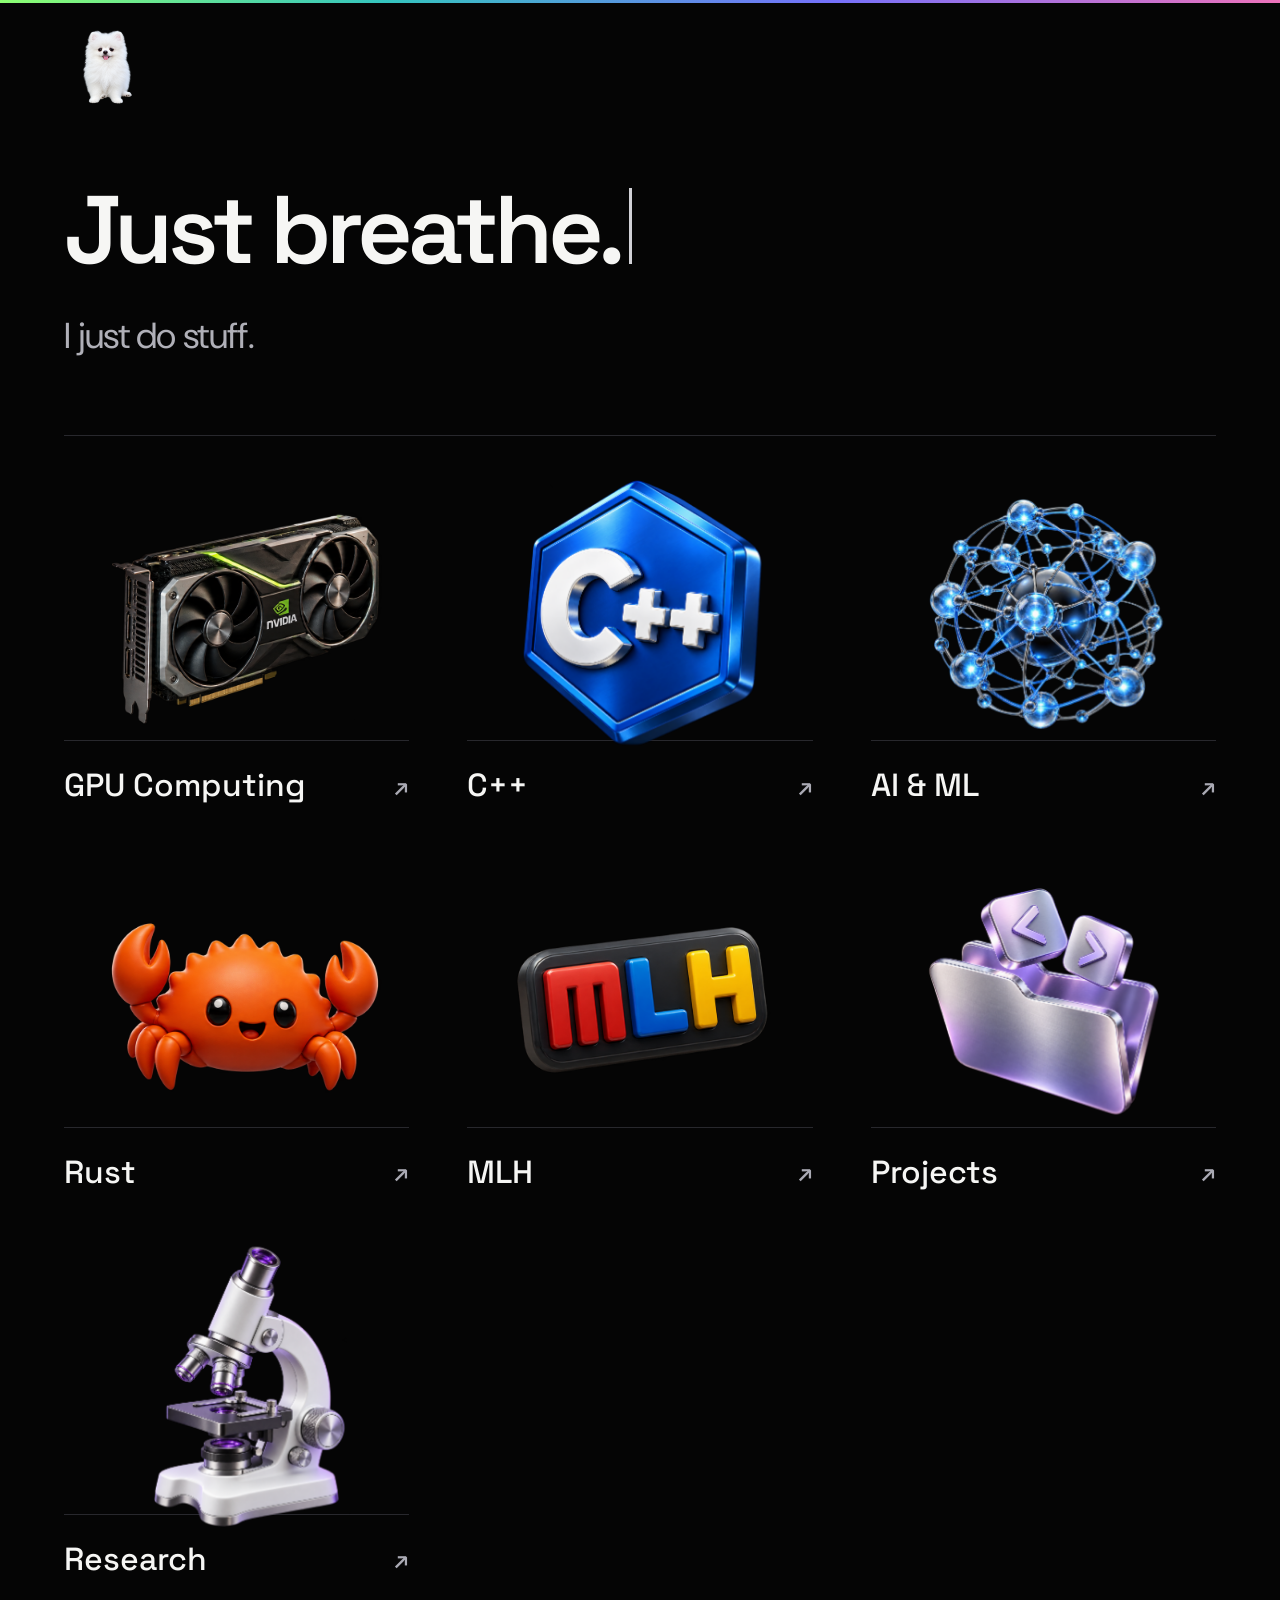
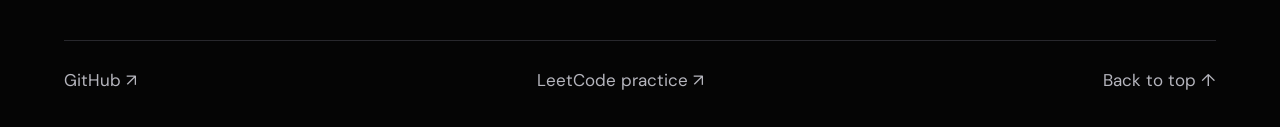
==== commit 4c6a6bc8: "Add C++ section with tensor, neural-network, and Parquet case studies" ====
--- a/index.html
+++ b/index.html
@@ -1 +1 @@
-<!doctype html><html lang="en"><head><meta charset="utf-8"><meta name="viewport" content="width=device-width, initial-scale=1"><meta name="theme-color" content="#050505"><title>Just breathe.</title><meta name="description" content="Just breathe. I just do stuff."><link rel="icon" href="assets/dog.png" type="image/png"><link rel="stylesheet" href="styles.css"><script src="app.js" defer></script></head><body><a class="skip-link" href="#main">Skip to content</a><div class="spectrum" aria-hidden="true"></div><div class="page"><header class="topbar"><a class="wordmark" href="./" aria-label="Home"><img src="./assets/dog.png" width="80" height="80" alt="Fluffy white puppy"></a></header><main id="main"><section class="intro" id="home" aria-labelledby="intro-title"><h1 id="intro-title" aria-label="Just breathe."><span class="typing-line" aria-hidden="true"><span class="typing-reserve">Just breathe.</span><span id="typed-text">Just breathe.</span></span></h1><p class="intro-copy">I just do stuff.</p></section><section class="interests" id="interests" aria-labelledby="interests-title"><h2 class="sr-only" id="interests-title">Explore my work</h2><div class="objects" id="interest-grid"><a class="object gpu" href="gpu/" style="--accent:137,238,98"><span class="visual"><span class="halo"></span><span class="float"><span class="sprite" role="img" aria-label="NVIDIA graphics card" style="background-position:0% 50%"></span></span></span><span class="caption"><span class="title">GPU Computing <span aria-hidden="true">↗</span></span></span></a><a class="object ai" href="ai/" style="--accent:104,183,255"><span class="visual"><span class="halo"></span><span class="float"><span class="sprite" role="img" aria-label="Blue glass neural-network sculpture" style="background-image:url('assets/ai.png');background-size:contain;background-position:center"></span></span></span><span class="caption"><span class="title">AI &amp; ML <span aria-hidden="true">↗</span></span></span></a><a class="object rust" href="rust/" style="--accent:255,129,71"><span class="visual"><span class="halo"></span><span class="float"><span class="sprite" role="img" aria-label="Orange Rust crab mascot" style="background-position:50% 50%"></span></span></span><span class="caption"><span class="title">Rust <span aria-hidden="true">↗</span></span></span></a><a class="object mlh" href="mlh/" style="--accent:115,151,255"><span class="visual"><span class="halo"></span><span class="float"><span class="sprite" role="img" aria-label="Colorful MLH badge" style="background-position:100% 50%"></span></span></span><span class="caption"><span class="title">MLH <span aria-hidden="true">↗</span></span></span></a><a class="object projects" href="projects/" style="--accent:194,155,255"><span class="visual"><span class="halo"></span><span class="float"><span class="sprite" role="img" aria-label="Silver and lavender developer folder sculpture" style="background-image:url('assets/projects.png');background-size:contain;background-position:center"></span></span></span><span class="caption"><span class="title">Projects <span aria-hidden="true">↗</span></span></span></a><a class="object research" href="research/" style="--accent:193,162,255"><span class="visual"><span class="halo"></span><span class="float"><span class="sprite" role="img" aria-label="White and violet laboratory microscope sculpture" style="background-image:url('assets/research.png');background-size:contain;background-position:center"></span></span></span><span class="caption"><span class="title">Research <span aria-hidden="true">↗</span></span></span></a></div></section></main><footer><a href="https://github.com/MashrafeeAryan" target="_blank" rel="noopener noreferrer">GitHub <span aria-hidden="true">↗</span></a><a href="https://github.com/MashrafeeAryan/LeetCode" target="_blank" rel="noopener noreferrer">LeetCode practice <span aria-hidden="true">↗</span></a><a href="#home">Back to top ↑</a></footer></div></body></html>+<!doctype html><html lang="en"><head><meta charset="utf-8"><meta name="viewport" content="width=device-width, initial-scale=1"><meta name="theme-color" content="#050505"><title>Just breathe.</title><meta name="description" content="Just breathe. I just do stuff."><link rel="icon" href="assets/dog.png" type="image/png"><link rel="stylesheet" href="styles.css"><script src="app.js" defer></script></head><body><a class="skip-link" href="#main">Skip to content</a><div class="spectrum" aria-hidden="true"></div><div class="page"><header class="topbar"><a class="wordmark" href="./" aria-label="Home"><img src="./assets/dog.png" width="80" height="80" alt="Fluffy white puppy"></a></header><main id="main"><section class="intro" id="home" aria-labelledby="intro-title"><h1 id="intro-title" aria-label="Just breathe."><span class="typing-line" aria-hidden="true"><span class="typing-reserve">Just breathe.</span><span id="typed-text">Just breathe.</span></span></h1><p class="intro-copy">I just do stuff.</p></section><section class="interests" id="interests" aria-labelledby="interests-title"><h2 class="sr-only" id="interests-title">Explore my work</h2><div class="objects" id="interest-grid"><a class="object gpu" href="gpu/" style="--accent:137,238,98"><span class="visual"><span class="halo"></span><span class="float"><span class="sprite" role="img" aria-label="NVIDIA graphics card" style="background-position:0% 50%"></span></span></span><span class="caption"><span class="title">GPU Computing <span aria-hidden="true">↗</span></span></span></a><a class="object cpp" href="cpp/" style="--accent:106,173,255"><span class="visual"><span class="halo"></span><span class="float"><span class="sprite" role="img" aria-label="Blue metallic C++ badge" style="background-image:url('assets/cpp.png');background-size:contain;background-position:center"></span></span></span><span class="caption"><span class="title">C++ <span aria-hidden="true">↗</span></span></span></a><a class="object ai" href="ai/" style="--accent:104,183,255"><span class="visual"><span class="halo"></span><span class="float"><span class="sprite" role="img" aria-label="Blue glass neural-network sculpture" style="background-image:url('assets/ai.png');background-size:contain;background-position:center"></span></span></span><span class="caption"><span class="title">AI &amp; ML <span aria-hidden="true">↗</span></span></span></a><a class="object rust" href="rust/" style="--accent:255,129,71"><span class="visual"><span class="halo"></span><span class="float"><span class="sprite" role="img" aria-label="Orange Rust crab mascot" style="background-position:50% 50%"></span></span></span><span class="caption"><span class="title">Rust <span aria-hidden="true">↗</span></span></span></a><a class="object mlh" href="mlh/" style="--accent:115,151,255"><span class="visual"><span class="halo"></span><span class="float"><span class="sprite" role="img" aria-label="Colorful MLH badge" style="background-position:100% 50%"></span></span></span><span class="caption"><span class="title">MLH <span aria-hidden="true">↗</span></span></span></a><a class="object projects" href="projects/" style="--accent:194,155,255"><span class="visual"><span class="halo"></span><span class="float"><span class="sprite" role="img" aria-label="Silver and lavender developer folder sculpture" style="background-image:url('assets/projects.png');background-size:contain;background-position:center"></span></span></span><span class="caption"><span class="title">Projects <span aria-hidden="true">↗</span></span></span></a><a class="object research" href="research/" style="--accent:193,162,255"><span class="visual"><span class="halo"></span><span class="float"><span class="sprite" role="img" aria-label="White and violet laboratory microscope sculpture" style="background-image:url('assets/research.png');background-size:contain;background-position:center"></span></span></span><span class="caption"><span class="title">Research <span aria-hidden="true">↗</span></span></span></a></div></section></main><footer><a href="https://github.com/MashrafeeAryan" target="_blank" rel="noopener noreferrer">GitHub <span aria-hidden="true">↗</span></a><a href="https://github.com/MashrafeeAryan/LeetCode" target="_blank" rel="noopener noreferrer">LeetCode practice <span aria-hidden="true">↗</span></a><a href="#home">Back to top ↑</a></footer></div></body></html>
--- a/styles.css
+++ b/styles.css
@@ -109,3 +109,5 @@
 footer{flex-wrap:wrap}
 @media(max-width:900px){.case-grid{grid-template-columns:1fr}.domain-hero{gap:24px;grid-template-columns:minmax(0,1.5fr) minmax(160px,1fr)}.hero-object .visual{height:200px}.domain-hero h1{font-size:54px}.case-visual pre{font-size:23px}}
 @media(max-width:560px){.domain-hero{grid-template-columns:1fr;padding:24px 0 32px;gap:8px}.domain-hero h1{font-size:46px;letter-spacing:-2px}.domain-hero p{font-size:20px}.hero-object{justify-self:center;width:230px}.hero-object .visual{height:210px}.section-nav{gap:8px 20px;margin-bottom:24px}.section-nav a{font-size:17px}.case-grid{gap:24px}.case-content{padding:22px}.case-meta{flex-wrap:wrap;font-size:16px}.case-card h2{font-size:28px}.case-visual{height:190px;padding:22px}.case-visual pre{font-size:21px}.back-link{font-size:17px}.next-section{font-size:25px;margin-top:40px}.filters button{padding:10px 17px}}
+
+.object.cpp .float{width:86%}
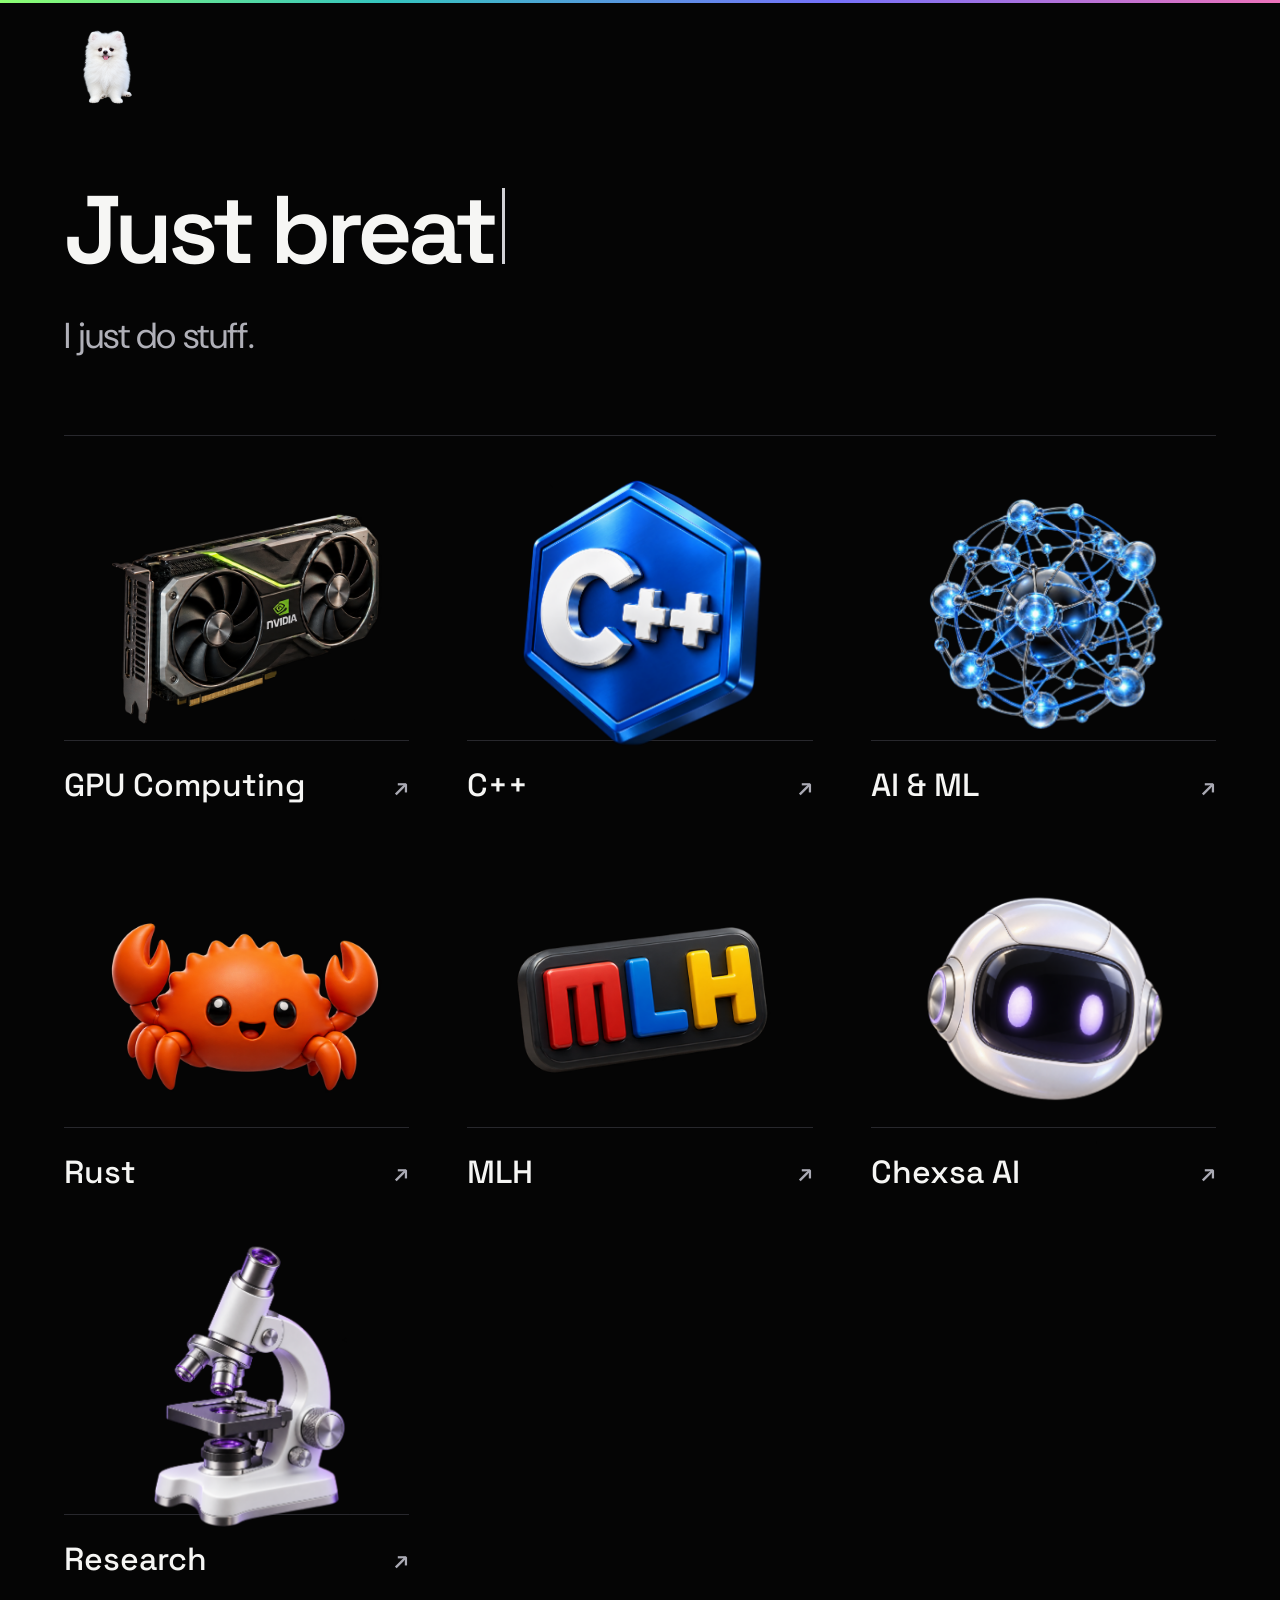
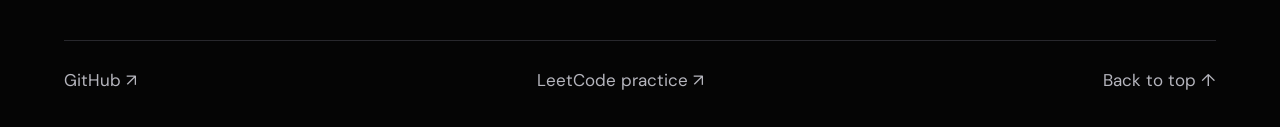
==== commit ef4c0021: "Replace generic Projects section with dedicated Chexsa AI page" ====
--- a/index.html
+++ b/index.html
@@ -1 +1 @@
-<!doctype html><html lang="en"><head><meta charset="utf-8"><meta name="viewport" content="width=device-width, initial-scale=1"><meta name="theme-color" content="#050505"><title>Just breathe.</title><meta name="description" content="Just breathe. I just do stuff."><link rel="icon" href="assets/dog.png" type="image/png"><link rel="stylesheet" href="styles.css"><script src="app.js" defer></script></head><body><a class="skip-link" href="#main">Skip to content</a><div class="spectrum" aria-hidden="true"></div><div class="page"><header class="topbar"><a class="wordmark" href="./" aria-label="Home"><img src="./assets/dog.png" width="80" height="80" alt="Fluffy white puppy"></a></header><main id="main"><section class="intro" id="home" aria-labelledby="intro-title"><h1 id="intro-title" aria-label="Just breathe."><span class="typing-line" aria-hidden="true"><span class="typing-reserve">Just breathe.</span><span id="typed-text">Just breathe.</span></span></h1><p class="intro-copy">I just do stuff.</p></section><section class="interests" id="interests" aria-labelledby="interests-title"><h2 class="sr-only" id="interests-title">Explore my work</h2><div class="objects" id="interest-grid"><a class="object gpu" href="gpu/" style="--accent:137,238,98"><span class="visual"><span class="halo"></span><span class="float"><span class="sprite" role="img" aria-label="NVIDIA graphics card" style="background-position:0% 50%"></span></span></span><span class="caption"><span class="title">GPU Computing <span aria-hidden="true">↗</span></span></span></a><a class="object cpp" href="cpp/" style="--accent:106,173,255"><span class="visual"><span class="halo"></span><span class="float"><span class="sprite" role="img" aria-label="Blue metallic C++ badge" style="background-image:url('assets/cpp.png');background-size:contain;background-position:center"></span></span></span><span class="caption"><span class="title">C++ <span aria-hidden="true">↗</span></span></span></a><a class="object ai" href="ai/" style="--accent:104,183,255"><span class="visual"><span class="halo"></span><span class="float"><span class="sprite" role="img" aria-label="Blue glass neural-network sculpture" style="background-image:url('assets/ai.png');background-size:contain;background-position:center"></span></span></span><span class="caption"><span class="title">AI &amp; ML <span aria-hidden="true">↗</span></span></span></a><a class="object rust" href="rust/" style="--accent:255,129,71"><span class="visual"><span class="halo"></span><span class="float"><span class="sprite" role="img" aria-label="Orange Rust crab mascot" style="background-position:50% 50%"></span></span></span><span class="caption"><span class="title">Rust <span aria-hidden="true">↗</span></span></span></a><a class="object mlh" href="mlh/" style="--accent:115,151,255"><span class="visual"><span class="halo"></span><span class="float"><span class="sprite" role="img" aria-label="Colorful MLH badge" style="background-position:100% 50%"></span></span></span><span class="caption"><span class="title">MLH <span aria-hidden="true">↗</span></span></span></a><a class="object projects" href="projects/" style="--accent:194,155,255"><span class="visual"><span class="halo"></span><span class="float"><span class="sprite" role="img" aria-label="Silver and lavender developer folder sculpture" style="background-image:url('assets/projects.png');background-size:contain;background-position:center"></span></span></span><span class="caption"><span class="title">Projects <span aria-hidden="true">↗</span></span></span></a><a class="object research" href="research/" style="--accent:193,162,255"><span class="visual"><span class="halo"></span><span class="float"><span class="sprite" role="img" aria-label="White and violet laboratory microscope sculpture" style="background-image:url('assets/research.png');background-size:contain;background-position:center"></span></span></span><span class="caption"><span class="title">Research <span aria-hidden="true">↗</span></span></span></a></div></section></main><footer><a href="https://github.com/MashrafeeAryan" target="_blank" rel="noopener noreferrer">GitHub <span aria-hidden="true">↗</span></a><a href="https://github.com/MashrafeeAryan/LeetCode" target="_blank" rel="noopener noreferrer">LeetCode practice <span aria-hidden="true">↗</span></a><a href="#home">Back to top ↑</a></footer></div></body></html>+<!doctype html><html lang="en"><head><meta charset="utf-8"><meta name="viewport" content="width=device-width, initial-scale=1"><meta name="theme-color" content="#050505"><title>Just breathe.</title><meta name="description" content="Just breathe. I just do stuff."><link rel="icon" href="assets/dog.png" type="image/png"><link rel="stylesheet" href="styles.css"><script src="app.js" defer></script></head><body><a class="skip-link" href="#main">Skip to content</a><div class="spectrum" aria-hidden="true"></div><div class="page"><header class="topbar"><a class="wordmark" href="./" aria-label="Home"><img src="./assets/dog.png" width="80" height="80" alt="Fluffy white puppy"></a></header><main id="main"><section class="intro" id="home" aria-labelledby="intro-title"><h1 id="intro-title" aria-label="Just breathe."><span class="typing-line" aria-hidden="true"><span class="typing-reserve">Just breathe.</span><span id="typed-text">Just breathe.</span></span></h1><p class="intro-copy">I just do stuff.</p></section><section class="interests" id="interests" aria-labelledby="interests-title"><h2 class="sr-only" id="interests-title">Explore my work</h2><div class="objects" id="interest-grid"><a class="object gpu" href="gpu/" style="--accent:137,238,98"><span class="visual"><span class="halo"></span><span class="float"><span class="sprite" role="img" aria-label="NVIDIA graphics card" style="background-position:0% 50%"></span></span></span><span class="caption"><span class="title">GPU Computing <span aria-hidden="true">↗</span></span></span></a><a class="object cpp" href="cpp/" style="--accent:106,173,255"><span class="visual"><span class="halo"></span><span class="float"><span class="sprite" role="img" aria-label="Blue metallic C++ badge" style="background-image:url('assets/cpp.png');background-size:contain;background-position:center"></span></span></span><span class="caption"><span class="title">C++ <span aria-hidden="true">↗</span></span></span></a><a class="object ai" href="ai/" style="--accent:104,183,255"><span class="visual"><span class="halo"></span><span class="float"><span class="sprite" role="img" aria-label="Blue glass neural-network sculpture" style="background-image:url('assets/ai.png');background-size:contain;background-position:center"></span></span></span><span class="caption"><span class="title">AI &amp; ML <span aria-hidden="true">↗</span></span></span></a><a class="object rust" href="rust/" style="--accent:255,129,71"><span class="visual"><span class="halo"></span><span class="float"><span class="sprite" role="img" aria-label="Orange Rust crab mascot" style="background-position:50% 50%"></span></span></span><span class="caption"><span class="title">Rust <span aria-hidden="true">↗</span></span></span></a><a class="object mlh" href="mlh/" style="--accent:115,151,255"><span class="visual"><span class="halo"></span><span class="float"><span class="sprite" role="img" aria-label="Colorful MLH badge" style="background-position:100% 50%"></span></span></span><span class="caption"><span class="title">MLH <span aria-hidden="true">↗</span></span></span></a><a class="object chexsa" href="chexsa/" style="--accent:194,155,255"><span class="visual"><span class="halo"></span><span class="float"><span class="sprite" role="img" aria-label="White AI robot with lavender eyes" style="background-image:url('assets/chexsa.png');background-size:contain;background-position:center"></span></span></span><span class="caption"><span class="title">Chexsa AI <span aria-hidden="true">↗</span></span></span></a><a class="object research" href="research/" style="--accent:193,162,255"><span class="visual"><span class="halo"></span><span class="float"><span class="sprite" role="img" aria-label="White and violet laboratory microscope sculpture" style="background-image:url('assets/research.png');background-size:contain;background-position:center"></span></span></span><span class="caption"><span class="title">Research <span aria-hidden="true">↗</span></span></span></a></div></section></main><footer><a href="https://github.com/MashrafeeAryan" target="_blank" rel="noopener noreferrer">GitHub <span aria-hidden="true">↗</span></a><a href="https://github.com/MashrafeeAryan/LeetCode" target="_blank" rel="noopener noreferrer">LeetCode practice <span aria-hidden="true">↗</span></a><a href="#home">Back to top ↑</a></footer></div></body></html>
--- a/styles.css
+++ b/styles.css
@@ -111,3 +111,5 @@
 @media(max-width:560px){.domain-hero{grid-template-columns:1fr;padding:24px 0 32px;gap:8px}.domain-hero h1{font-size:46px;letter-spacing:-2px}.domain-hero p{font-size:20px}.hero-object{justify-self:center;width:230px}.hero-object .visual{height:210px}.section-nav{gap:8px 20px;margin-bottom:24px}.section-nav a{font-size:17px}.case-grid{gap:24px}.case-content{padding:22px}.case-meta{flex-wrap:wrap;font-size:16px}.case-card h2{font-size:28px}.case-visual{height:190px;padding:22px}.case-visual pre{font-size:21px}.back-link{font-size:17px}.next-section{font-size:25px;margin-top:40px}.filters button{padding:10px 17px}}
 
 .object.cpp .float{width:86%}
+
+.object.chexsa .float{width:86%}
